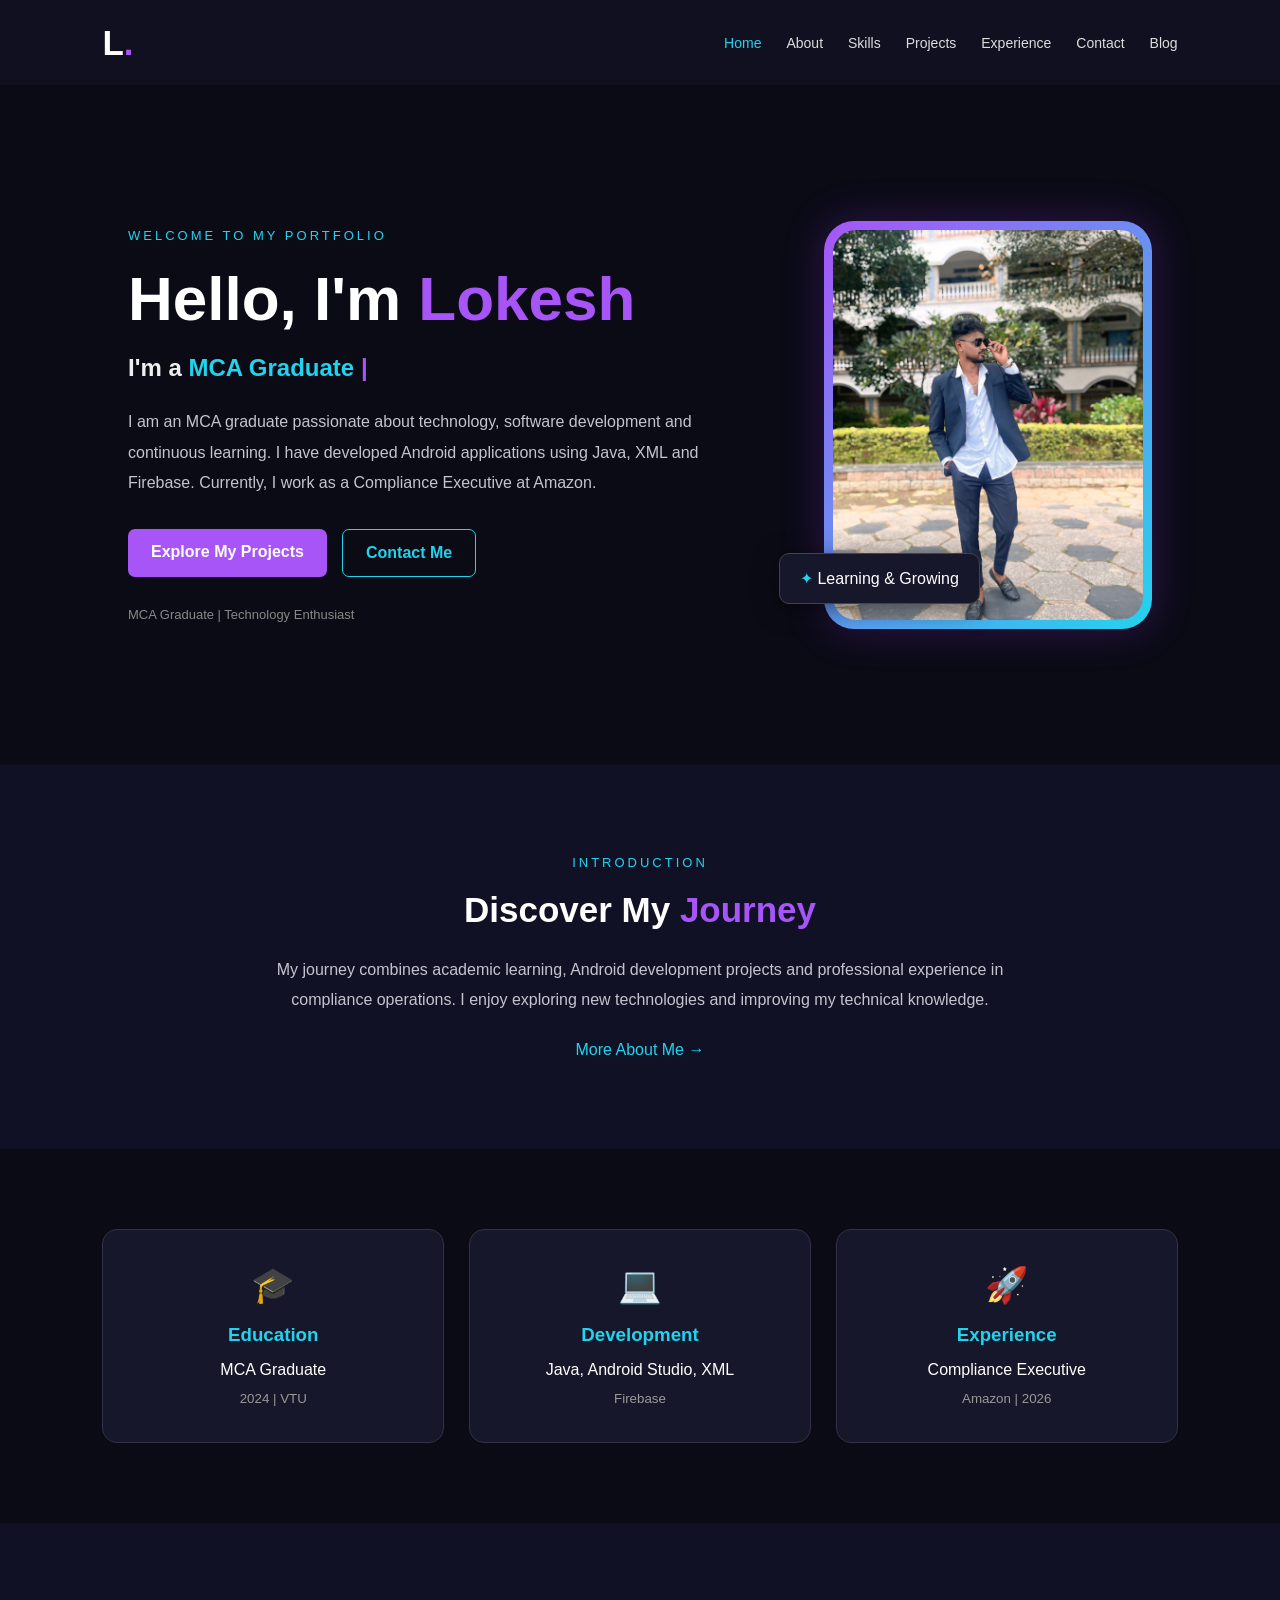
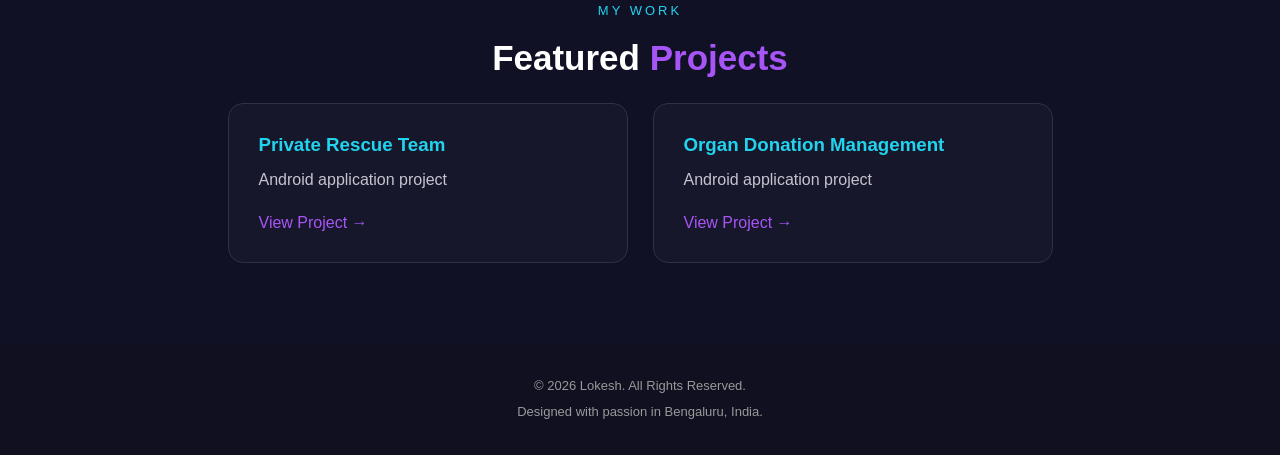
==== index.html @ daf1fc7b "Add files via upload" ====
<!DOCTYPE html>
<html lang="en">
<head>
    <meta charset="UTF-8">
    <meta name="viewport" content="width=device-width, initial-scale=1.0">

    <title>Lokesh | Personal Portfolio</title>

    <link rel="stylesheet" href="css/style.css">

    <link rel="stylesheet" href="css/style.css">
<link rel="stylesheet" href="css/responsive.css">
<link rel="stylesheet" href="css/animations.css">
</head>

<body>

    <script src="js/main.js"></script>

    <!-- Navigation Bar -->
    <header class="navbar">
        <a href="index.html" class="logo">L<span>.</span></a>

        <nav class="nav-links" id="navLinks">
            <a href="index.html" class="active">Home</a>
            <a href="about.html">About</a>
            <a href="skills.html">Skills</a>
            <a href="projects.html">Projects</a>
            <a href="experience.html">Experience</a>
            <a href="contact.html">Contact</a>
            <a href="blog.html">Blog</a>

        </nav>

        <button class="menu-toggle" id="menuToggle"
                aria-label="Toggle navigation"
                aria-expanded="false">
            ☰
        </button>
    </header>

    <!-- Hero Section -->
    <main>
        <section class="hero">

            <div class="hero-content">

                <p class="welcome-text">WELCOME TO MY PORTFOLIO</p>

                <h1>Hello, I'm <span>Lokesh</span></h1>

                <h2>
                    I'm a <span id="typing-text">MCA Graduate</span>
                    <span class="cursor">|</span>
                </h2>

                <p class="description">
                    I am an MCA graduate passionate about technology,
                    software development and continuous learning.
                    I have developed Android applications using Java,
                    XML and Firebase. Currently, I work as a
                    Compliance Executive at Amazon.
                </p>

                <div class="hero-buttons">
                    <a href="projects.html" class="btn primary-btn">
                        Explore My Projects
                    </a>

                    <a href="contact.html" class="btn secondary-btn">
                        Contact Me
                    </a>
                </div>

                <div class="social-text">
                    MCA Graduate | Technology Enthusiast
                </div>

            </div>

            <!-- Profile Photo -->
            <div class="hero-image">
                <div class="image-frame">
                    <img src="images/profile/lokesh.jpg"
                         alt="Lokesh profile photograph">
                </div>

                <div class="floating-card">
                    <span>✦</span> Learning & Growing
                </div>
            </div>

        </section>

        <!-- About Preview -->
        <section class="about-preview reveal">

            <p class="section-label">INTRODUCTION</p>

            <h2>Discover My <span>Journey</span></h2>

            <p>
                My journey combines academic learning,
                Android development projects and professional
                experience in compliance operations.
                I enjoy exploring new technologies and improving
                my technical knowledge.
            </p>

            <a href="about.html" class="text-link">
                More About Me →
            </a>

        </section>

        <!-- Highlights -->
        <section class="highlights reveal">

            <div class="highlight-card">
                <div class="card-icon">🎓</div>
                <h3>Education</h3>
                <p>MCA Graduate</p>
                <small>2024 | VTU</small>
            </div>

            <div class="highlight-card">
                <div class="card-icon">💻</div>
                <h3>Development</h3>
                <p>Java, Android Studio, XML</p>
                <small>Firebase</small>
            </div>

            <div class="highlight-card">
                <div class="card-icon">🚀</div>
                <h3>Experience</h3>
                <p>Compliance Executive</p>
                <small>Amazon | 2026</small>
            </div>

        </section>

        <!-- Projects Preview -->
        <section class="projects-preview reveal">

            <p class="section-label">MY WORK</p>

            <h2>Featured <span>Projects</span></h2>

            <div class="project-buttons">
                <a href="projects.html" class="project-card">
                    <h3>Private Rescue Team</h3>
                    <p>Android application project</p>
                    <span>View Project →</span>
                </a>

                <a href="projects.html" class="project-card">
                    <h3>Organ Donation Management</h3>
                    <p>Android application project</p>
                    <span>View Project →</span>
                </a>
            </div>

        </section>

    </main>

    <!-- Footer -->
    <footer>
        <p>© 2026 Lokesh. All Rights Reserved.</p>
        <p>Designed with passion in Bengaluru, India.</p>
    </footer>

    <script src="js/main.js"></script>

</body>
</html>
---- css/style.css ----
/* GENERAL SETTINGS */

* {
    margin: 0;
    padding: 0;
    box-sizing: border-box;
}

html {
    scroll-behavior: smooth;
}

body {
    background: #0b0b16;
    color: #ffffff;
    font-family: Arial, sans-serif;
    overflow-x: hidden;
}

:root {
    --purple: #a855f7;
    --cyan: #22d3ee;
    --background: #0b0b16;
    --card: #17172b;
    --light-text: #c4c4d0;
}

/* NAVIGATION */

.navbar {
    width: 100%;
    min-height: 85px;
    padding: 20px 8%;
    display: flex;
    align-items: center;
    justify-content: space-between;
    background: #101020;
    position: sticky;
    top: 0;
    z-index: 1000;
}

.logo {
    color: white;
    font-size: 35px;
    font-weight: bold;
    text-decoration: none;
}

.logo span {
    color: var(--purple);
}

.nav-links {
    display: flex;
    align-items: center;
    gap: 25px;
}

.nav-links a {
    color: #ddd;
    text-decoration: none;
    font-size: 14px;
    transition: 0.3s;
}

.nav-links a:hover,
.nav-links a.active {
    color: var(--cyan);
}

.menu-toggle {
    display: none;
    color: white;
    background: none;
    border: none;
    font-size: 28px;
    cursor: pointer;
}

/* HERO SECTION */

.hero {
    min-height: 680px;
    padding: 80px 10%;
    display: flex;
    align-items: center;
    justify-content: space-between;
    gap: 60px;
}

.hero-content {
    max-width: 620px;
}

.welcome-text,
.section-label {
    color: var(--cyan);
    letter-spacing: 3px;
    font-size: 13px;
    margin-bottom: 20px;
}

.hero h1 {
    font-size: clamp(38px, 5vw, 62px);
    margin-bottom: 20px;
}

.hero h1 span,
.about-preview h2 span,
.projects-preview h2 span {
    color: var(--purple);
}

.hero h2 {
    font-size: 24px;
    margin-bottom: 25px;
    color: #eee;
}

#typing-text {
    color: var(--cyan);
}

.cursor {
    color: var(--purple);
    animation: blink 0.7s infinite;
}

@keyframes blink {
    50% {
        opacity: 0;
    }
}

.description {
    color: var(--light-text);
    font-size: 16px;
    line-height: 1.9;
    margin-bottom: 30px;
}

/* BUTTONS */

.hero-buttons {
    display: flex;
    flex-wrap: wrap;
    gap: 15px;
}

.btn {
    display: inline-block;
    padding: 14px 23px;
    border-radius: 7px;
    text-decoration: none;
    font-weight: bold;
    transition: 0.3s;
}

.primary-btn {
    background: var(--purple);
    color: white;
}

.secondary-btn {
    color: var(--cyan);
    border: 1px solid var(--cyan);
}

.btn:hover {
    transform: translateY(-4px);
    box-shadow: 0 8px 25px #9333ea44;
}

.social-text {
    margin-top: 30px;
    color: #888;
    font-size: 13px;
}

/* PROFILE IMAGE */

.hero-image {
    position: relative;
    flex-shrink: 0;
}

.image-frame {
    padding: 9px;
    border-radius: 30px;
    background: linear-gradient(
        135deg,
        var(--purple),
        var(--cyan)
    );
    box-shadow: 0 0 40px #9333ea44;
}

.image-frame img {
    display: block;
    width: 310px;
    height: 390px;
    object-fit: cover;
    border-radius: 23px;
}

.floating-card {
    position: absolute;
    bottom: 25px;
    left: -45px;
    background: var(--card);
    padding: 15px 20px;
    border: 1px solid #444;
    border-radius: 10px;
    box-shadow: 0 5px 25px #0008;
    animation: float 3s ease-in-out infinite;
}

.floating-card span {
    color: var(--cyan);
}

@keyframes float {
    50% {
        transform: translateY(-10px);
    }
}

/* ABOUT PREVIEW */

.about-preview {
    text-align: center;
    padding: 90px 12%;
    background: #111125;
}

.about-preview h2,
.projects-preview h2 {
    font-size: 35px;
    margin-bottom: 25px;
}

.about-preview p:not(.section-label) {
    color: var(--light-text);
    line-height: 1.9;
    max-width: 800px;
    margin: 0 auto 25px;
}

.text-link {
    color: var(--cyan);
    text-decoration: none;
}

/* HIGHLIGHT CARDS */

.highlights {
    padding: 80px 8%;
    display: flex;
    justify-content: center;
    gap: 25px;
    flex-wrap: wrap;
}

.highlight-card {
    flex: 1;
    min-width: 220px;
    max-width: 350px;
    text-align: center;
    padding: 35px 25px;
    background: var(--card);
    border: 1px solid #303047;
    border-radius: 15px;
    transition: 0.3s;
}

.highlight-card:hover,
.project-card:hover {
    transform: translateY(-8px);
    border-color: var(--purple);
}

.card-icon {
    font-size: 35px;
    margin-bottom: 18px;
}

.highlight-card h3 {
    color: var(--cyan);
    margin-bottom: 15px;
}

.highlight-card p {
    margin-bottom: 10px;
}

.highlight-card small {
    color: #999;
}

/* PROJECTS PREVIEW */

.projects-preview {
    text-align: center;
    padding: 80px 10%;
    background: #111125;
}

.project-buttons {
    display: flex;
    justify-content: center;
    gap: 25px;
    flex-wrap: wrap;
}

.project-card {
    text-align: left;
    flex: 1;
    min-width: 240px;
    max-width: 400px;
    padding: 30px;
    background: var(--card);
    border: 1px solid #303047;
    border-radius: 15px;
    text-decoration: none;
    color: white;
    transition: 0.3s;
}

.project-card h3 {
    color: var(--cyan);
    margin-bottom: 15px;
}

.project-card p {
    color: var(--light-text);
    margin-bottom: 25px;
}

.project-card span {
    color: var(--purple);
}

/* SCROLL ANIMATION */

.reveal {
    opacity: 0;
    transform: translateY(35px);
    transition: 0.8s ease;
}

.reveal.show {
    opacity: 1;
    transform: translateY(0);
}

/* FOOTER */

footer {
    text-align: center;
    padding: 30px;
    background: #101020;
    color: #999;
    line-height: 2;
    font-size: 13px;
}

/* MOBILE RESPONSIVE */

@media (max-width: 900px) {

    .navbar {
        padding: 20px 5%;
    }

    .nav-links {
        gap: 14px;
    }

    .hero {
        padding: 60px 6%;
        gap: 35px;
    }

    .image-frame img {
        width: 260px;
        height: 330px;
    }
}

@media (max-width: 700px) {

    .navbar {
        flex-wrap: wrap;
    }

    .menu-toggle {
        display: block;
    }

    .nav-links {
        display: none;
        flex-direction: column;
        width: 100%;
        padding: 20px 0;
    }

    .nav-links.open {
        display: flex;
    }

    .hero {
        flex-direction: column-reverse;
        text-align: center;
        padding: 50px 7%;
    }

    .hero-buttons {
        justify-content: center;
    }

    .hero h2 {
        font-size: 20px;
    }

    .image-frame img {
        width: 240px;
        height: 290px;
    }

    .floating-card {
        left: -15px;
    }

    .about-preview h2,
    .projects-preview h2 {
        font-size: 28px;
    }

    .highlights {
        padding: 50px 7%;
    }
}

/* ACCESSIBILITY */

@media (prefers-reduced-motion: reduce) {
    *,
    *::before,
    *::after {
        scroll-behavior: auto !important;
        animation-duration: 0.01ms !important;
        transition-duration: 0.01ms !important;
    }

    .reveal {
        opacity: 1;
        transform: none;
    }
}
---- css/style.css ----
/* GENERAL SETTINGS */

* {
    margin: 0;
    padding: 0;
    box-sizing: border-box;
}

html {
    scroll-behavior: smooth;
}

body {
    background: #0b0b16;
    color: #ffffff;
    font-family: Arial, sans-serif;
    overflow-x: hidden;
}

:root {
    --purple: #a855f7;
    --cyan: #22d3ee;
    --background: #0b0b16;
    --card: #17172b;
    --light-text: #c4c4d0;
}

/* NAVIGATION */

.navbar {
    width: 100%;
    min-height: 85px;
    padding: 20px 8%;
    display: flex;
    align-items: center;
    justify-content: space-between;
    background: #101020;
    position: sticky;
    top: 0;
    z-index: 1000;
}

.logo {
    color: white;
    font-size: 35px;
    font-weight: bold;
    text-decoration: none;
}

.logo span {
    color: var(--purple);
}

.nav-links {
    display: flex;
    align-items: center;
    gap: 25px;
}

.nav-links a {
    color: #ddd;
    text-decoration: none;
    font-size: 14px;
    transition: 0.3s;
}

.nav-links a:hover,
.nav-links a.active {
    color: var(--cyan);
}

.menu-toggle {
    display: none;
    color: white;
    background: none;
    border: none;
    font-size: 28px;
    cursor: pointer;
}

/* HERO SECTION */

.hero {
    min-height: 680px;
    padding: 80px 10%;
    display: flex;
    align-items: center;
    justify-content: space-between;
    gap: 60px;
}

.hero-content {
    max-width: 620px;
}

.welcome-text,
.section-label {
    color: var(--cyan);
    letter-spacing: 3px;
    font-size: 13px;
    margin-bottom: 20px;
}

.hero h1 {
    font-size: clamp(38px, 5vw, 62px);
    margin-bottom: 20px;
}

.hero h1 span,
.about-preview h2 span,
.projects-preview h2 span {
    color: var(--purple);
}

.hero h2 {
    font-size: 24px;
    margin-bottom: 25px;
    color: #eee;
}

#typing-text {
    color: var(--cyan);
}

.cursor {
    color: var(--purple);
    animation: blink 0.7s infinite;
}

@keyframes blink {
    50% {
        opacity: 0;
    }
}

.description {
    color: var(--light-text);
    font-size: 16px;
    line-height: 1.9;
    margin-bottom: 30px;
}

/* BUTTONS */

.hero-buttons {
    display: flex;
    flex-wrap: wrap;
    gap: 15px;
}

.btn {
    display: inline-block;
    padding: 14px 23px;
    border-radius: 7px;
    text-decoration: none;
    font-weight: bold;
    transition: 0.3s;
}

.primary-btn {
    background: var(--purple);
    color: white;
}

.secondary-btn {
    color: var(--cyan);
    border: 1px solid var(--cyan);
}

.btn:hover {
    transform: translateY(-4px);
    box-shadow: 0 8px 25px #9333ea44;
}

.social-text {
    margin-top: 30px;
    color: #888;
    font-size: 13px;
}

/* PROFILE IMAGE */

.hero-image {
    position: relative;
    flex-shrink: 0;
}

.image-frame {
    padding: 9px;
    border-radius: 30px;
    background: linear-gradient(
        135deg,
        var(--purple),
        var(--cyan)
    );
    box-shadow: 0 0 40px #9333ea44;
}

.image-frame img {
    display: block;
    width: 310px;
    height: 390px;
    object-fit: cover;
    border-radius: 23px;
}

.floating-card {
    position: absolute;
    bottom: 25px;
    left: -45px;
    background: var(--card);
    padding: 15px 20px;
    border: 1px solid #444;
    border-radius: 10px;
    box-shadow: 0 5px 25px #0008;
    animation: float 3s ease-in-out infinite;
}

.floating-card span {
    color: var(--cyan);
}

@keyframes float {
    50% {
        transform: translateY(-10px);
    }
}

/* ABOUT PREVIEW */

.about-preview {
    text-align: center;
    padding: 90px 12%;
    background: #111125;
}

.about-preview h2,
.projects-preview h2 {
    font-size: 35px;
    margin-bottom: 25px;
}

.about-preview p:not(.section-label) {
    color: var(--light-text);
    line-height: 1.9;
    max-width: 800px;
    margin: 0 auto 25px;
}

.text-link {
    color: var(--cyan);
    text-decoration: none;
}

/* HIGHLIGHT CARDS */

.highlights {
    padding: 80px 8%;
    display: flex;
    justify-content: center;
    gap: 25px;
    flex-wrap: wrap;
}

.highlight-card {
    flex: 1;
    min-width: 220px;
    max-width: 350px;
    text-align: center;
    padding: 35px 25px;
    background: var(--card);
    border: 1px solid #303047;
    border-radius: 15px;
    transition: 0.3s;
}

.highlight-card:hover,
.project-card:hover {
    transform: translateY(-8px);
    border-color: var(--purple);
}

.card-icon {
    font-size: 35px;
    margin-bottom: 18px;
}

.highlight-card h3 {
    color: var(--cyan);
    margin-bottom: 15px;
}

.highlight-card p {
    margin-bottom: 10px;
}

.highlight-card small {
    color: #999;
}

/* PROJECTS PREVIEW */

.projects-preview {
    text-align: center;
    padding: 80px 10%;
    background: #111125;
}

.project-buttons {
    display: flex;
    justify-content: center;
    gap: 25px;
    flex-wrap: wrap;
}

.project-card {
    text-align: left;
    flex: 1;
    min-width: 240px;
    max-width: 400px;
    padding: 30px;
    background: var(--card);
    border: 1px solid #303047;
    border-radius: 15px;
    text-decoration: none;
    color: white;
    transition: 0.3s;
}

.project-card h3 {
    color: var(--cyan);
    margin-bottom: 15px;
}

.project-card p {
    color: var(--light-text);
    margin-bottom: 25px;
}

.project-card span {
    color: var(--purple);
}

/* SCROLL ANIMATION */

.reveal {
    opacity: 0;
    transform: translateY(35px);
    transition: 0.8s ease;
}

.reveal.show {
    opacity: 1;
    transform: translateY(0);
}

/* FOOTER */

footer {
    text-align: center;
    padding: 30px;
    background: #101020;
    color: #999;
    line-height: 2;
    font-size: 13px;
}

/* MOBILE RESPONSIVE */

@media (max-width: 900px) {

    .navbar {
        padding: 20px 5%;
    }

    .nav-links {
        gap: 14px;
    }

    .hero {
        padding: 60px 6%;
        gap: 35px;
    }

    .image-frame img {
        width: 260px;
        height: 330px;
    }
}

@media (max-width: 700px) {

    .navbar {
        flex-wrap: wrap;
    }

    .menu-toggle {
        display: block;
    }

    .nav-links {
        display: none;
        flex-direction: column;
        width: 100%;
        padding: 20px 0;
    }

    .nav-links.open {
        display: flex;
    }

    .hero {
        flex-direction: column-reverse;
        text-align: center;
        padding: 50px 7%;
    }

    .hero-buttons {
        justify-content: center;
    }

    .hero h2 {
        font-size: 20px;
    }

    .image-frame img {
        width: 240px;
        height: 290px;
    }

    .floating-card {
        left: -15px;
    }

    .about-preview h2,
    .projects-preview h2 {
        font-size: 28px;
    }

    .highlights {
        padding: 50px 7%;
    }
}

/* ACCESSIBILITY */

@media (prefers-reduced-motion: reduce) {
    *,
    *::before,
    *::after {
        scroll-behavior: auto !important;
        animation-duration: 0.01ms !important;
        transition-duration: 0.01ms !important;
    }

    .reveal {
        opacity: 1;
        transform: none;
    }
}
---- css/responsive.css ----
/* =================================
   TABLET RESPONSIVE DESIGN
================================= */

@media (max-width: 1024px) {

    .navbar {
        padding: 20px 5%;
    }

    .nav-links {
        gap: 15px;
    }

    .nav-links a {
        font-size: 13px;
    }

    .hero {
        padding: 60px 6%;
        gap: 35px;
    }

    .hero h1 {
        font-size: 48px;
    }

    .image-frame img {
        width: 270px;
        height: 340px;
    }

}


/* =================================
   SMALL LAPTOP DESIGN
================================= */

@media (max-width: 900px) {

    .hero {
        gap: 25px;
    }

    .hero h1 {
        font-size: 42px;
    }

    .hero h2 {
        font-size: 20px;
    }

    .image-frame img {
        width: 240px;
        height: 310px;
    }

}


/* =================================
   MOBILE NAVIGATION
================================= */

@media (max-width: 700px) {

    .navbar {
        min-height: 70px;
        padding: 15px 6%;
        flex-wrap: wrap;
    }

    .menu-toggle {
        display: block;
    }

    .nav-links {
        display: none;
        flex-direction: column;
        align-items: center;
        width: 100%;
        gap: 20px;
        padding: 20px 0;
    }

    .nav-links.open {
        display: flex;
    }

    .nav-links a {
        font-size: 15px;
    }


    /* Mobile Hero */

    .hero {
        min-height: auto;
        flex-direction: column-reverse;
        text-align: center;
        padding: 55px 7%;
    }

    .hero-content {
        width: 100%;
    }

    .hero h1 {
        font-size: 38px;
    }

    .hero h2 {
        font-size: 19px;
    }

    .description {
        font-size: 14px;
    }

    .hero-buttons {
        justify-content: center;
    }


    /* Mobile Profile Photo */

    .image-frame img {
        width: 230px;
        height: 280px;
    }

    .floating-card {
        left: -10px;
        bottom: 15px;
        font-size: 12px;
    }


    /* Mobile About */

    .about-preview {
        padding: 60px 7%;
    }

    .about-preview h2,
    .projects-preview h2 {
        font-size: 28px;
    }


    /* Mobile Cards */

    .highlights {
        padding: 50px 7%;
        flex-direction: column;
        align-items: center;
    }

    .highlight-card {
        width: 100%;
        max-width: 100%;
    }

    .projects-preview {
        padding: 60px 7%;
    }

    .project-buttons {
        flex-direction: column;
        align-items: center;
    }

    .project-card {
        width: 100%;
    }

}


/* =================================
   EXTRA SMALL MOBILE
================================= */

@media (max-width: 400px) {

    .hero h1 {
        font-size: 32px;
    }

    .hero h2 {
        font-size: 17px;
    }

    .image-frame img {
        width: 200px;
        height: 250px;
    }

    .btn {
        padding: 12px 16px;
        font-size: 13px;
    }

    .about-preview h2,
    .projects-preview h2 {
        font-size: 25px;
    }

}


/* =================================
   ACCESSIBILITY
================================= */

@media (prefers-reduced-motion: reduce) {

    html {
        scroll-behavior: auto;
    }

    *,
    *::before,
    *::after {
        animation-duration: 0.01ms !important;
        transition-duration: 0.01ms !important;
    }

    .reveal {
        opacity: 1;
        transform: none;
    }

}


/* ABOUT PAGE RESPONSIVE STYLES */

@media (max-width: 900px) {

    .about-introduction {
        gap: 40px;
    }

    .about-info-grid {
        grid-template-columns: repeat(2, 1fr);
    }
}

@media (max-width: 700px) {

    .about-header {
        padding: 18px 6%;
    }

    .about-menu-toggle {
        display: block;
    }

    .about-nav {
        flex-wrap: wrap;
    }

    .about-nav-links {
        display: none;
        width: 100%;
        flex-direction: column;
        align-items: flex-start;
        gap: 20px;
        padding: 25px 0 10px;
    }

    .about-nav-links.open {
        display: flex;
    }

    .about-introduction {
        grid-template-columns: 1fr;
        gap: 45px;
        margin-bottom: 65px;
    }

    .about-image-container {
        max-width: 270px;
    }

    .about-intro-content {
        text-align: center;
    }

    .about-hero {
        padding-top: 60px;
    }

    .about-info-grid {
        grid-template-columns: 1fr;
    }

    .timeline-card {
        grid-template-columns: 1fr;
        gap: 12px;
        padding: 22px;
    }

    .about-timeline {
        padding-left: 22px;
    }

    .timeline-card::before {
        left: -31px;
    }

    .about-objective {
        margin: 45px 18px;
        padding: 45px 20px;
    }
}

@media (max-width: 400px) {

    .about-intro-content h2 {
        font-size: 29px;
    }

    .about-section-heading h2 {
        font-size: 29px;
    }

    .about-objective h2 {
        font-size: 25px;
    }
}




/* ===================================
   SKILLS PAGE RESPONSIVE DESIGN
=================================== */


/* TABLETS AND SMALL LAPTOPS */

@media (max-width: 1024px) {

    .skills-grid {
        grid-template-columns: repeat(2, 1fr);
    }

    .skills-header {
        padding-left: 5%;
        padding-right: 5%;
    }

    .skills-nav-links {
        gap: 18px;
    }

}


/* TABLETS AND MOBILE */

@media (max-width: 700px) {

    /* HEADER */

    .skills-header {
        padding: 18px 6%;
    }

    .skills-menu-toggle {
        display: block;
    }

    .skills-nav {
        flex-wrap: wrap;
    }


    /* MOBILE MENU */

    .skills-nav-links {
        display: none;

        width: 100%;

        flex-direction: column;
        align-items: flex-start;

        gap: 20px;

        padding: 25px 0 10px;
    }

    .skills-nav-links.open {
        display: flex;
    }


    /* HERO */

    .skills-hero {
        padding: 65px 20px 45px;
    }


    /* INTRODUCTION */

    .skills-intro {
        margin-bottom: 40px;
    }


    /* SKILL SECTIONS */

    .skills-section {
        padding: 40px 20px;
    }

    .skills-section-heading h2 {
        font-size: 28px;
    }


    /* SKILL CARDS */

    .skills-grid {
        grid-template-columns: 1fr;
        gap: 18px;
    }

    .skill-card {
        min-height: auto;
        padding: 25px;
    }


    /* CLOSING SECTION */

    .skills-closing {
        margin: 40px 18px 55px;
        padding: 45px 20px;
    }

    .skills-closing h2 {
        font-size: 26px;
    }

}


/* SMALL MOBILE DEVICES */

@media (max-width: 400px) {

    .skills-hero h1 {
        font-size: 36px;
    }

    .skills-intro h2 {
        font-size: 25px;
    }

    .skills-section-heading h2 {
        font-size: 25px;
    }

    .skills-closing h2 {
        font-size: 23px;
    }

    .skill-card {
        padding: 22px;
    }

}


/* ACCESSIBILITY */

@media (prefers-reduced-motion: reduce) {

    .skill-card,
    .skills-button {
        transition: none;
    }

    .skill-card:hover,
    .skills-button:hover {
        transform: none;
    }

}




/* ==============================
   PROJECTS PAGE RESPONSIVE
============================== */

@media (max-width: 900px) {

    .projects-grid {
        grid-template-columns: 1fr;
        max-width: 650px;
    }

    .project-description {
        min-height: auto;
    }

}

@media (max-width: 700px) {

    .projects-hero {
        min-height: 280px;
        padding: 65px 6%;
    }

    .projects-section {
        padding: 55px 6%;
    }

    .projects-heading h2 {
        font-size: 32px;
    }

    .project-card {
        padding: 28px 23px;
    }

    .project-content h3 {
        font-size: 21px;
    }

    .projects-closing {
        padding: 55px 6%;
    }

    .projects-closing h2 {
        font-size: 27px;
    }

}

@media (max-width: 400px) {

    .technology-list {
        gap: 7px;
    }

    .technology-list span {
        font-size: 11px;
        padding: 7px 10px;
    }

    .project-card {
        padding: 24px 18px;
    }

}




/* ==============================
   EXPERIENCE PAGE RESPONSIVE
============================== */

@media (max-width: 700px) {

    .experience-hero {
        min-height: 270px;
        padding: 60px 6%;
    }

    .experience-section {
        padding: 55px 6%;
    }

    .experience-heading h2 {
        font-size: 29px;
    }

    .experience-timeline {
        padding-left: 18px;
    }

    .experience-card {
        padding-left: 20px;
    }

    .date-dot {
        left: -27px;
    }

    .experience-details {
        padding: 25px 20px;
    }

    .experience-top h3 {
        font-size: 23px;
    }

    .experience-top h4 {
        font-size: 17px;
    }

    .company-icon {
        width: 45px;
        height: 45px;
        font-size: 22px;
    }

    .experience-growth {
        padding: 55px 6%;
    }

    .experience-growth h2 {
        font-size: 27px;
    }

}

@media (max-width: 400px) {

    .experience-top {
        gap: 10px;
    }

    .experience-details {
        padding: 22px 16px;
    }

    .experience-tags {
        gap: 7px;
    }

    .experience-tags span {
        font-size: 11px;
        padding: 7px 10px;
    }

}





/* ==============================
   CONTACT PAGE RESPONSIVE
============================== */

@media (max-width: 900px) {

    .contact-container {
        grid-template-columns: 1fr;
        max-width: 650px;
    }

}

@media (max-width: 700px) {

    .contact-hero {
        min-height: 260px;
        padding: 55px 6%;
    }

    .contact-section {
        padding: 55px 6% 70px;
    }

    .contact-heading h2 {
        font-size: 29px;
    }

    .contact-info,
    .contact-form-wrapper {
        padding: 27px 22px;
    }

}

@media (max-width: 400px) {

    .contact-info,
    .contact-form-wrapper {
        padding: 22px 17px;
    }

    .contact-item {
        gap: 12px;
    }

}




/* ==============================
   BLOG PAGE RESPONSIVE
============================== */

@media (max-width: 1000px) {

    .blog-grid {
        grid-template-columns: repeat(2, minmax(0, 1fr));
    }

}

@media (max-width: 700px) {

    .blog-hero {
        min-height: 290px;
        padding: 60px 6%;
    }

    .blog-topics {
        padding: 55px 6%;
    }

    .blog-heading h2 {
        font-size: 29px;
    }

    .blog-grid {
        grid-template-columns: 1fr;
        max-width: 550px;
    }

    .blog-card {
        padding: 25px;
    }

    .blog-card > p:not(.blog-category) {
        min-height: auto;
    }

    .blog-coming {
        padding: 55px 6%;
    }

    .blog-coming h2 {
        font-size: 27px;
    }

}

@media (max-width: 400px) {

    .blog-card {
        padding: 22px 18px;
    }

    .blog-status {
        font-size: 11px;
    }

}




/* ==============================
   404 PAGE RESPONSIVE
============================== */

@media (max-width: 700px) {

    .error-page {
        min-height: 70vh;
        padding: 55px 6%;
    }

    .error-number {
        letter-spacing: 3px;
    }

    .error-content h1 {
        font-size: 30px;
    }

    .error-description {
        font-size: 14px;
    }

    .error-buttons {
        flex-direction: column;
        gap: 12px;
    }

    .error-home-btn,
    .error-contact-btn {
        width: 200px;
        text-align: center;
    }

}

@media (max-width: 400px) {

    .error-number {
        font-size: 95px;
    }

    .error-content h1 {
        font-size: 26px;
    }

}
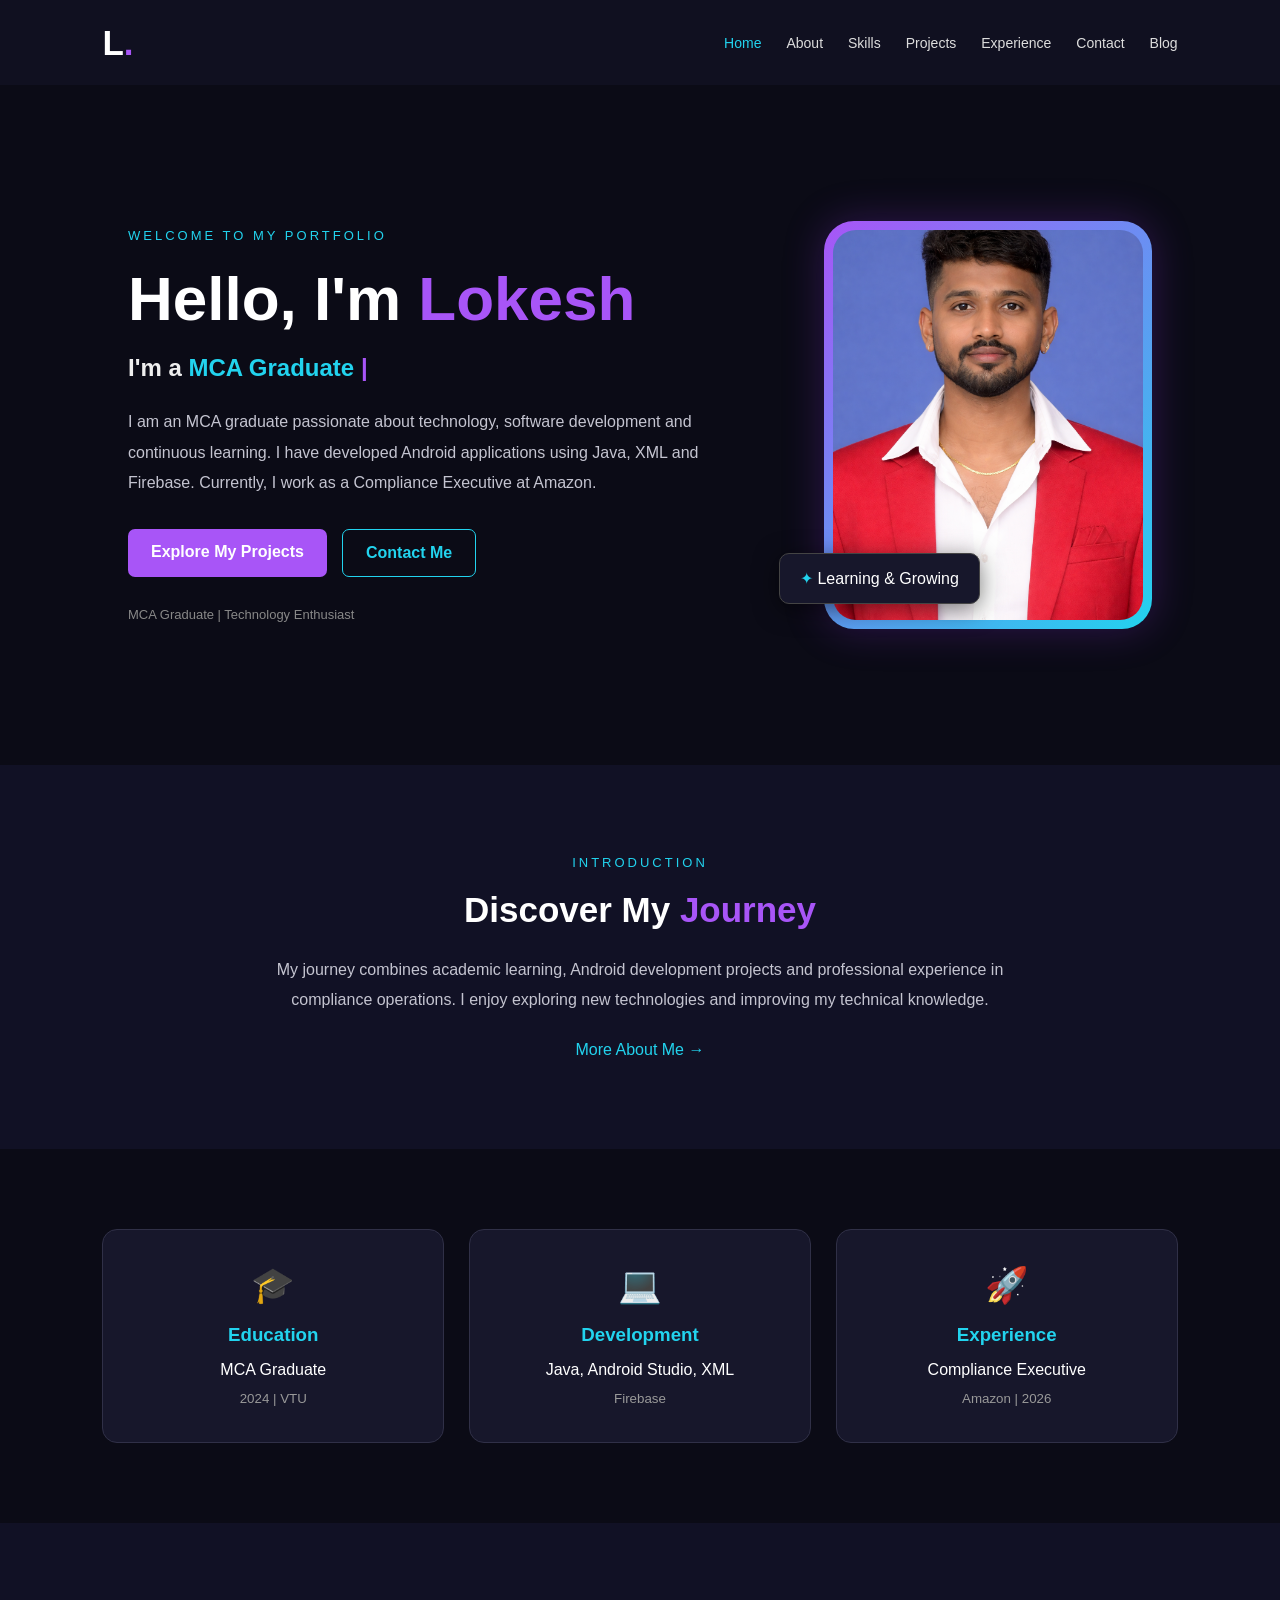
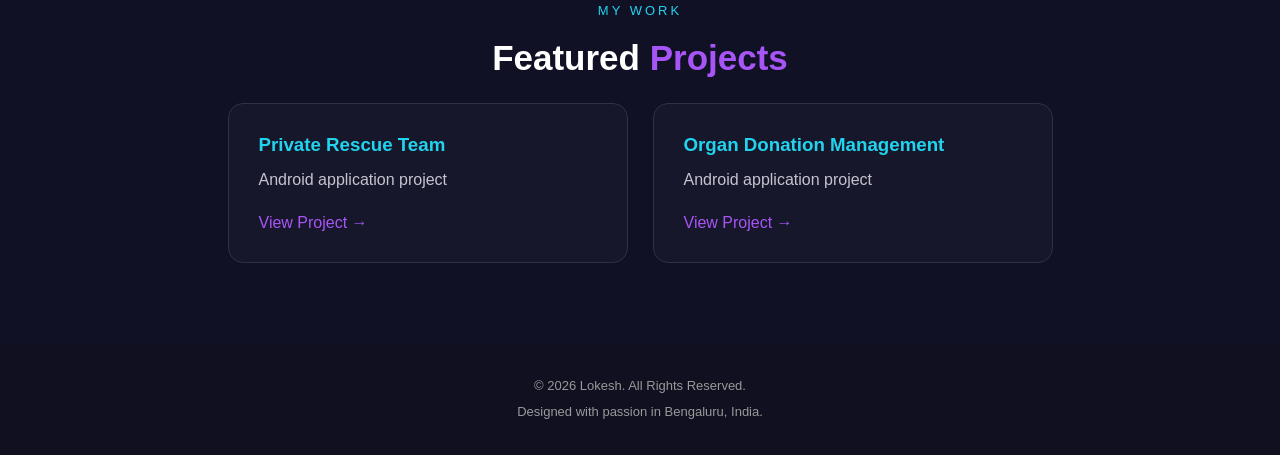
==== commit 2f5a6c42: "Update index.html" ====
--- a/index.html
+++ b/index.html
@@ -82,7 +82,7 @@
             <!-- Profile Photo -->
             <div class="hero-image">
                 <div class="image-frame">
-                    <img src="images/profile/lokesh.jpg"
+                    <img src="images/profile/lokesh.png"
                          alt="Lokesh profile photograph">
                 </div>
 
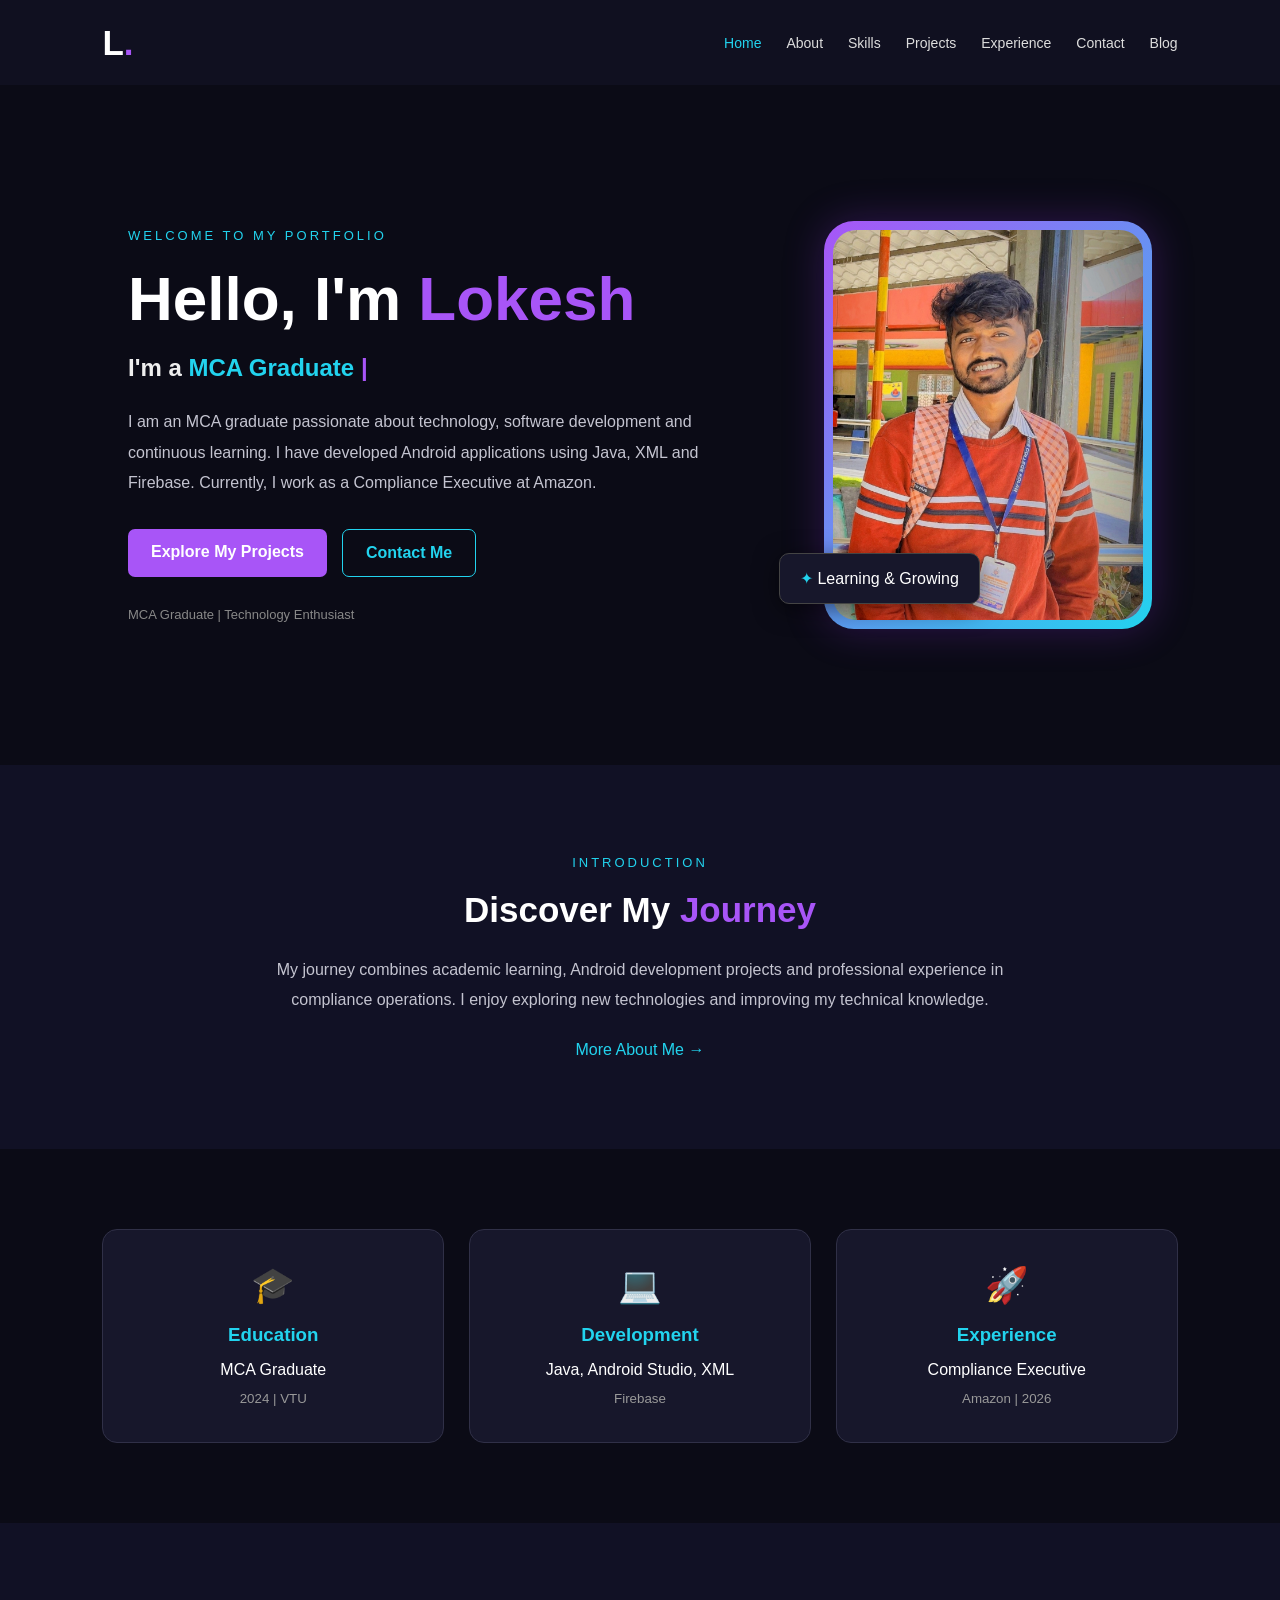
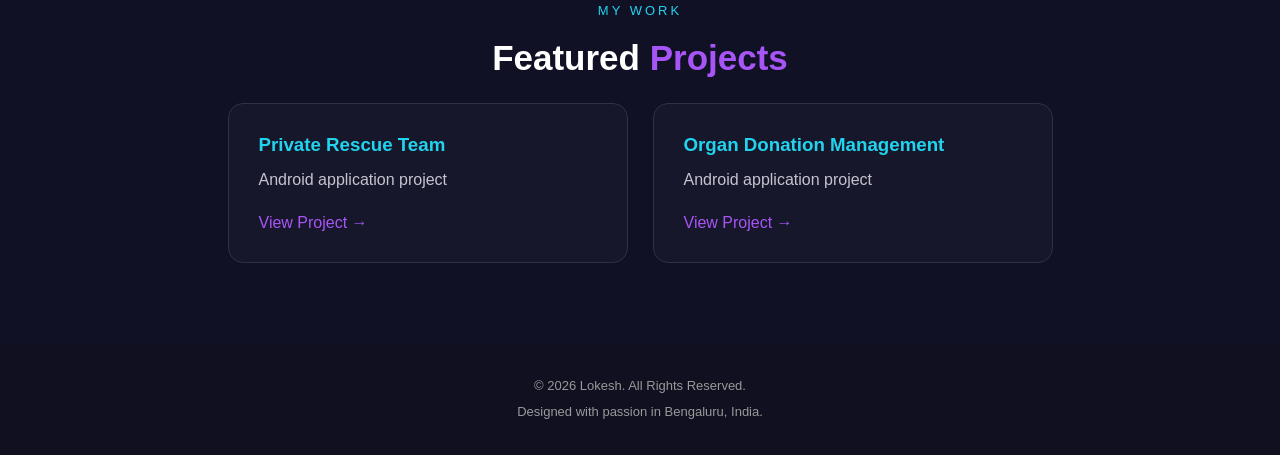
==== commit c833e344: "Update index.html" ====
--- a/index.html
+++ b/index.html
@@ -82,7 +82,7 @@
             <!-- Profile Photo -->
             <div class="hero-image">
                 <div class="image-frame">
-                    <img src="images/profile/lokesh.png"
+                    <img src="images/profile/lokesh1.jpg"
                          alt="Lokesh profile photograph">
                 </div>
 
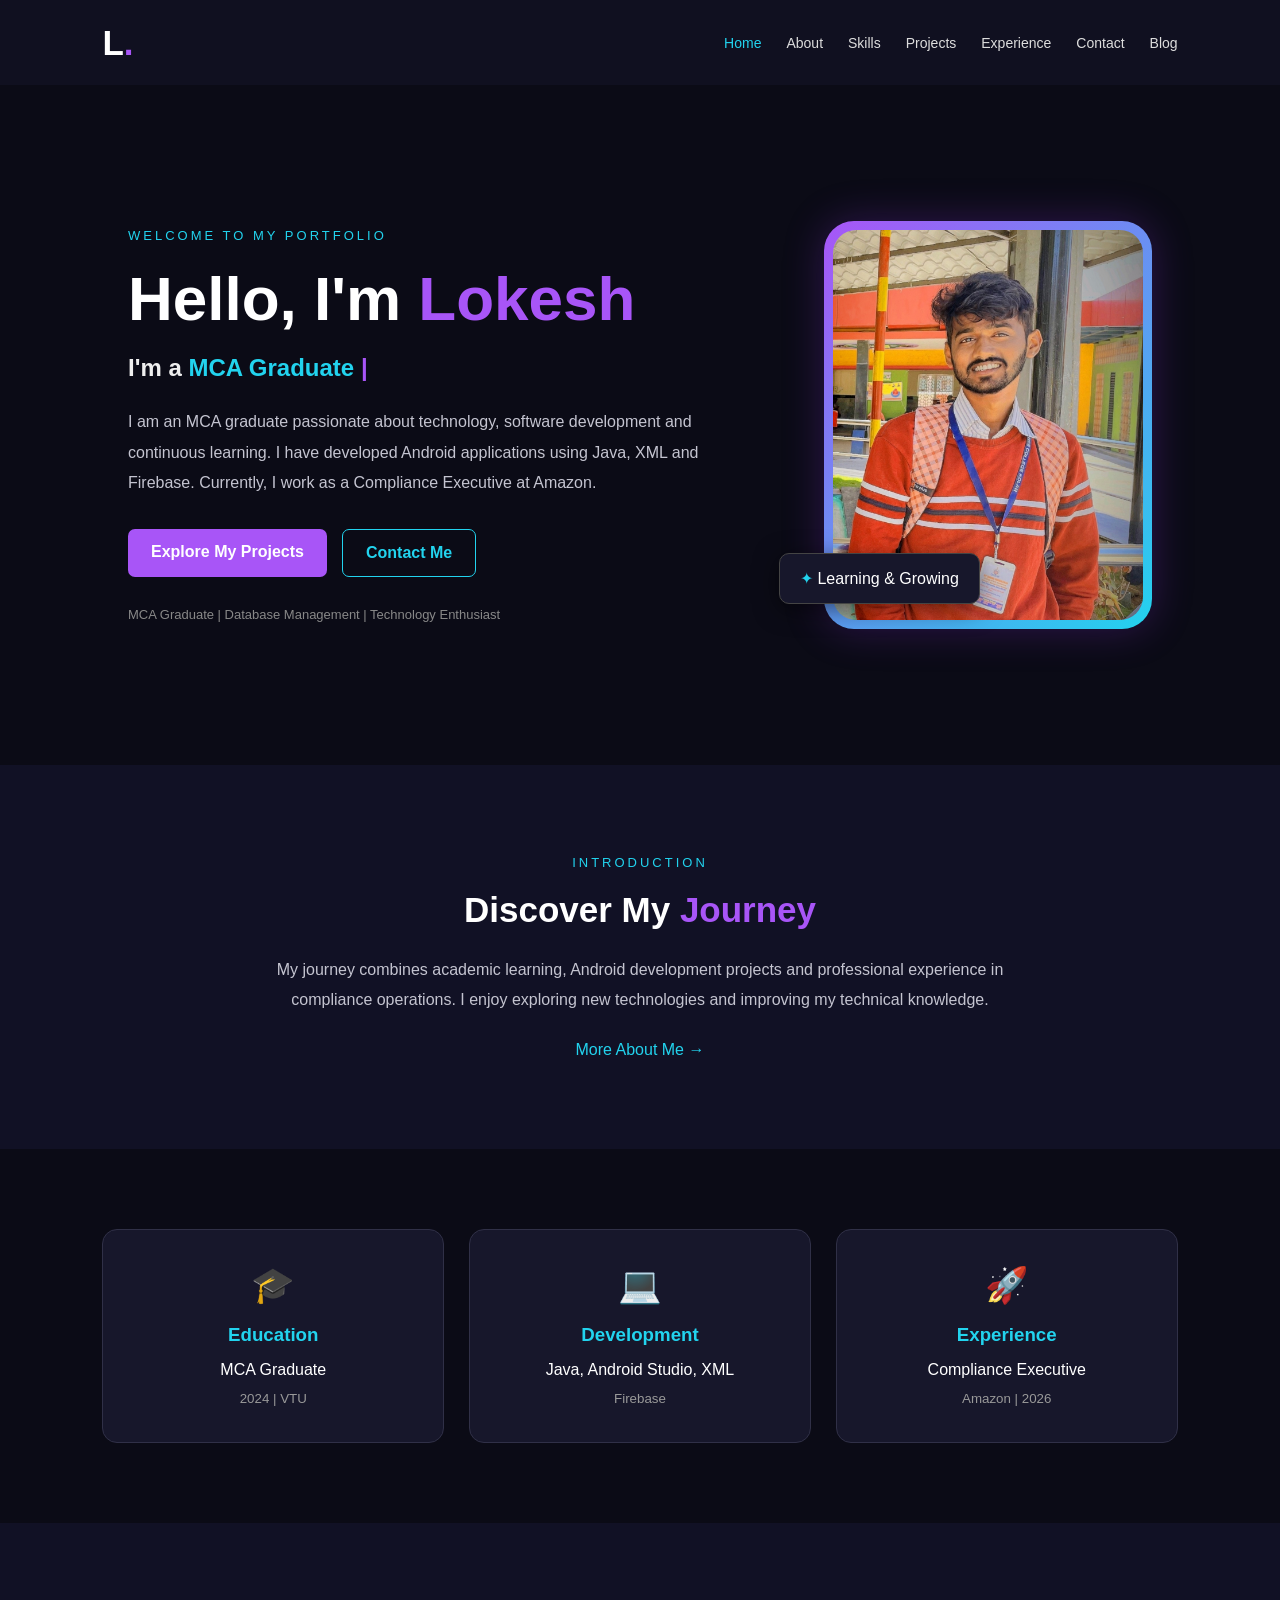
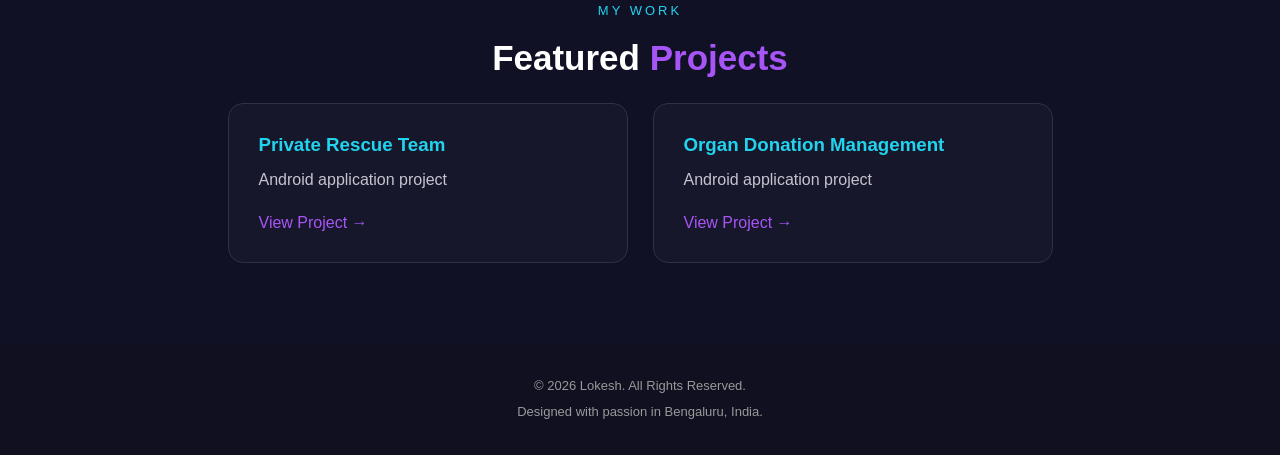
==== commit 5fe71284: "Update index.html" ====
--- a/index.html
+++ b/index.html
@@ -74,7 +74,7 @@
                 </div>
 
                 <div class="social-text">
-                    MCA Graduate | Technology Enthusiast
+                    MCA Graduate | Database Management | Technology Enthusiast
                 </div>
 
             </div>
